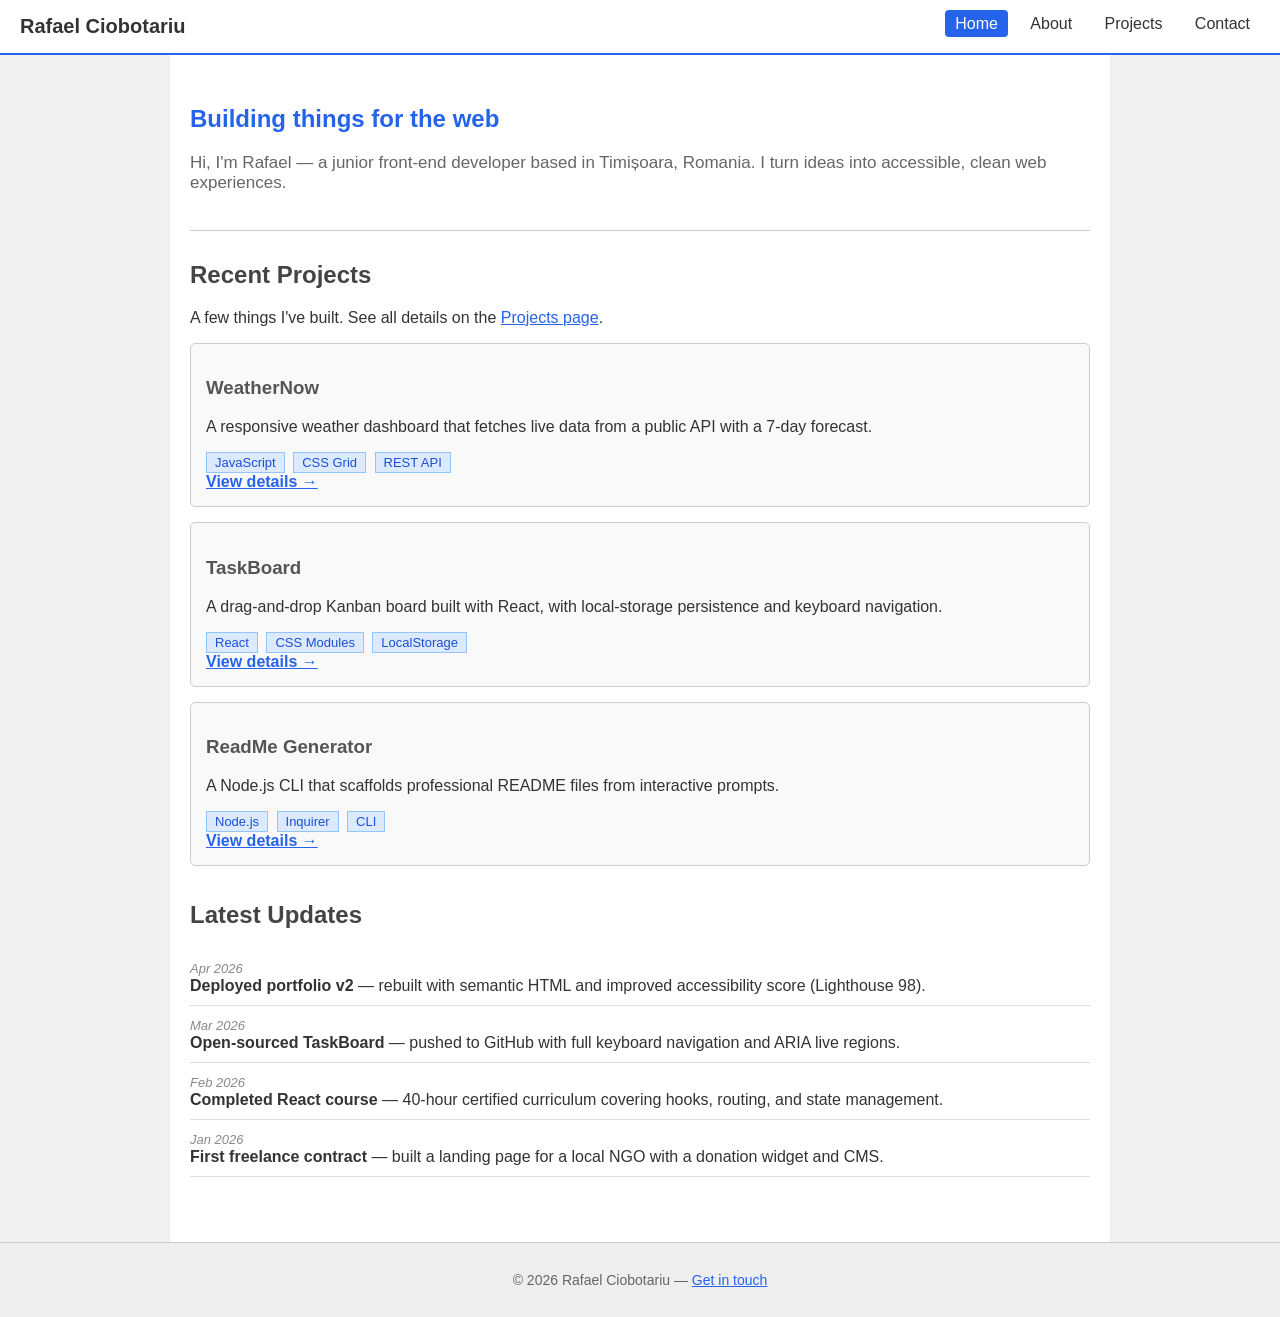
==== index.html @ 6f4bee29 "Add files via upload" ====
<!doctype html>
<html lang="en">
<head>
  <meta charset="UTF-8" />
  <meta name="viewport" content="width=device-width, initial-scale=1.0" />
  <title>Rafael Ciobotariu — Junior Developer Portfolio</title>
  <link rel="stylesheet" href="styles.css" />
</head>
<body>

  <a href="#main-content" class="skip-link">Skip to main content</a>

  <header class="site-header">
    <a href="index.html" class="logo">Rafael Ciobotariu</a>
    <nav class="site-nav" aria-label="Main navigation">
      <ul>
        <li><a href="index.html" aria-current="page">Home</a></li>
        <li><a href="about.html">About</a></li>
        <li><a href="data.html">Projects</a></li>
        <li><a href="contact.html">Contact</a></li>
      </ul>
    </nav>
  </header>

  <main id="main-content">

    <!-- Intro -->
    <section class="hero" aria-labelledby="hero-heading">
      <h1 id="hero-heading">Building things for the web</h1>
      <p class="tagline">
        Hi, I'm Rafael — a junior front-end developer based in Timișoara, Romania.
        I turn ideas into accessible, clean web experiences.
      </p>
    </section>

    <!-- Featured Projects -->
    <section aria-labelledby="featured-heading">
      <h2 id="featured-heading">Recent Projects</h2>
      <p>A few things I've built. See all details on the <a href="data.html">Projects page</a>.</p>

      <div class="card-grid">
        <article class="card">
          <h3>WeatherNow</h3>
          <p>A responsive weather dashboard that fetches live data from a public API with a 7-day forecast.</p>
          <span class="tech-tag">JavaScript</span>
          <span class="tech-tag">CSS Grid</span>
          <span class="tech-tag">REST API</span><br>
          <a href="data.html" class="card-link" aria-label="View WeatherNow project details">View details →</a>
        </article>

        <article class="card">
          <h3>TaskBoard</h3>
          <p>A drag-and-drop Kanban board built with React, with local-storage persistence and keyboard navigation.</p>
          <span class="tech-tag">React</span>
          <span class="tech-tag">CSS Modules</span>
          <span class="tech-tag">LocalStorage</span><br>
          <a href="data.html" class="card-link" aria-label="View TaskBoard project details">View details →</a>
        </article>

        <article class="card">
          <h3>ReadMe Generator</h3>
          <p>A Node.js CLI that scaffolds professional README files from interactive prompts.</p>
          <span class="tech-tag">Node.js</span>
          <span class="tech-tag">Inquirer</span>
          <span class="tech-tag">CLI</span><br>
          <a href="data.html" class="card-link" aria-label="View ReadMe Generator project details">View details →</a>
        </article>
      </div>
    </section>

    <!-- Latest Updates -->
    <section aria-labelledby="updates-heading">
      <h2 id="updates-heading">Latest Updates</h2>
      <ul class="update-list" aria-label="Recent activity">
        <li>
          <span class="update-date">Apr 2026</span>
          <div><strong>Deployed portfolio v2</strong> — rebuilt with semantic HTML and improved accessibility score (Lighthouse 98).</div>
        </li>
        <li>
          <span class="update-date">Mar 2026</span>
          <div><strong>Open-sourced TaskBoard</strong> — pushed to GitHub with full keyboard navigation and ARIA live regions.</div>
        </li>
        <li>
          <span class="update-date">Feb 2026</span>
          <div><strong>Completed React course</strong> — 40-hour certified curriculum covering hooks, routing, and state management.</div>
        </li>
        <li>
          <span class="update-date">Jan 2026</span>
          <div><strong>First freelance contract</strong> — built a landing page for a local NGO with a donation widget and CMS.</div>
        </li>
      </ul>
    </section>

  </main>

  <footer class="site-footer">
    <p>&copy; 2026 Rafael Ciobotariu &mdash; <a href="contact.html">Get in touch</a></p>
  </footer>

</body>
</html>
---- styles.css ----
/* My portfolio stylesheet */

body {
  font-family: Arial, sans-serif;
  background-color: #f0f0f0;
  color: #333333;
  margin: 0;
  padding: 0;
}

h1 {
  color: #2563eb;
}

h2 {
  color: #444444;
}

h3 {
  color: #555555;
}

a {
  color: #2563eb;
}

a:hover {
  color: #1d4ed8;
}

/* skip link for accessibility */
.skip-link {
  position: absolute;
  top: -100px;
  left: 10px;
  background-color: #2563eb;
  color: white;
  padding: 8px 12px;
  font-weight: bold;
}

.skip-link:focus {
  top: 10px;
}

/* header */
.site-header {
  background-color: white;
  border-bottom: 2px solid #2563eb;
  padding: 15px 20px;
  overflow: hidden;
}

.site-header .logo {
  font-size: 20px;
  font-weight: bold;
  color: #333333;
  text-decoration: none;
  float: left;
}

/* navigation */
.site-nav {
  float: right;
}

.site-nav ul {
  list-style: none;
  margin: 0;
  padding: 0;
}

.site-nav ul li {
  display: inline-block;
  margin-left: 8px;
}

.site-nav a {
  color: #333333;
  text-decoration: none;
  padding: 5px 10px;
}

.site-nav a:hover {
  text-decoration: underline;
}

.site-nav a[aria-current="page"] {
  background-color: #2563eb;
  color: white;
  border-radius: 4px;
}

/* main content area */
main {
  max-width: 900px;
  margin: 0 auto;
  padding: 30px 20px;
  background-color: white;
}

section {
  margin-bottom: 35px;
}

/* hero section */
.hero {
  border-bottom: 1px solid #cccccc;
  padding-bottom: 20px;
  margin-bottom: 30px;
}

.hero .tagline {
  color: #666666;
  font-size: 17px;
}

/* project cards */
.card {
  border: 1px solid #cccccc;
  border-radius: 5px;
  padding: 15px;
  margin-bottom: 15px;
  background-color: #f9f9f9;
}

.tech-tag {
  display: inline-block;
  background-color: #dbeafe;
  border: 1px solid #93c5fd;
  padding: 2px 8px;
  font-size: 13px;
  margin-right: 4px;
  color: #1d4ed8;
}

.card-link {
  font-weight: bold;
}

/* updates list on homepage */
.update-list {
  list-style: none;
  padding: 0;
}

.update-list li {
  padding: 10px 0;
  border-bottom: 1px solid #dddddd;
}

.update-date {
  font-size: 13px;
  color: #888888;
  font-style: italic;
  margin-right: 10px;
}

/* about page - skills */
.skill-group {
  margin-bottom: 15px;
}

.skill-tag {
  display: inline-block;
  border: 1px solid #cccccc;
  padding: 3px 10px;
  margin: 3px;
  background-color: #f0f0f0;
  font-size: 14px;
}

/* about page - timeline */
.timeline {
  list-style: none;
  padding-left: 0;
}

.timeline li {
  border-left: 3px solid #2563eb;
  padding-left: 15px;
  margin-bottom: 20px;
}

.tl-date {
  color: #2563eb;
  font-weight: bold;
  margin: 0 0 4px 0;
}

/* table on projects page */
table {
  width: 100%;
  border-collapse: collapse;
  margin-top: 10px;
}

caption {
  font-weight: bold;
  text-align: left;
  padding: 8px;
  background-color: #eeeeee;
  border: 1px solid #cccccc;
  caption-side: top;
}

th {
  background-color: #eeeeee;
  border: 1px solid #cccccc;
  padding: 8px 12px;
  text-align: left;
}

td {
  border: 1px solid #cccccc;
  padding: 8px 12px;
  vertical-align: top;
}

tbody tr:hover {
  background-color: #f5f5f5;
}

.status--live     { color: green; font-weight: bold; }
.status--wip      { color: #2563eb; font-weight: bold; }
.status--archived { color: #888888; }
.status--planned  { color: orange; font-weight: bold; }

/* contact form */
.form-card {
  max-width: 580px;
}

fieldset {
  border: 1px solid #cccccc;
  padding: 15px;
  margin-bottom: 20px;
}

legend {
  font-weight: bold;
  color: #2563eb;
  padding: 0 5px;
}

.form-group {
  margin-bottom: 12px;
}

.form-group label {
  display: block;
  font-weight: bold;
  margin-bottom: 4px;
}

.form-group label .req {
  color: red;
}

.form-group input[type="text"],
.form-group input[type="email"],
.form-group select,
.form-group textarea {
  width: 100%;
  padding: 8px;
  border: 1px solid #cccccc;
  font-size: 15px;
  font-family: Arial, sans-serif;
}

.form-group textarea {
  min-height: 110px;
  resize: vertical;
}

.radio-group label,
.check-group label {
  display: block;
  font-weight: normal;
  margin-bottom: 6px;
}

.btn-submit {
  background-color: #2563eb;
  color: white;
  border: none;
  padding: 10px 25px;
  font-size: 16px;
  font-weight: bold;
  cursor: pointer;
}

.btn-submit:hover {
  background-color: #1d4ed8;
}

/* footer */
.site-footer {
  text-align: center;
  padding: 15px;
  background-color: #eeeeee;
  border-top: 1px solid #cccccc;
  color: #666666;
  font-size: 14px;
}
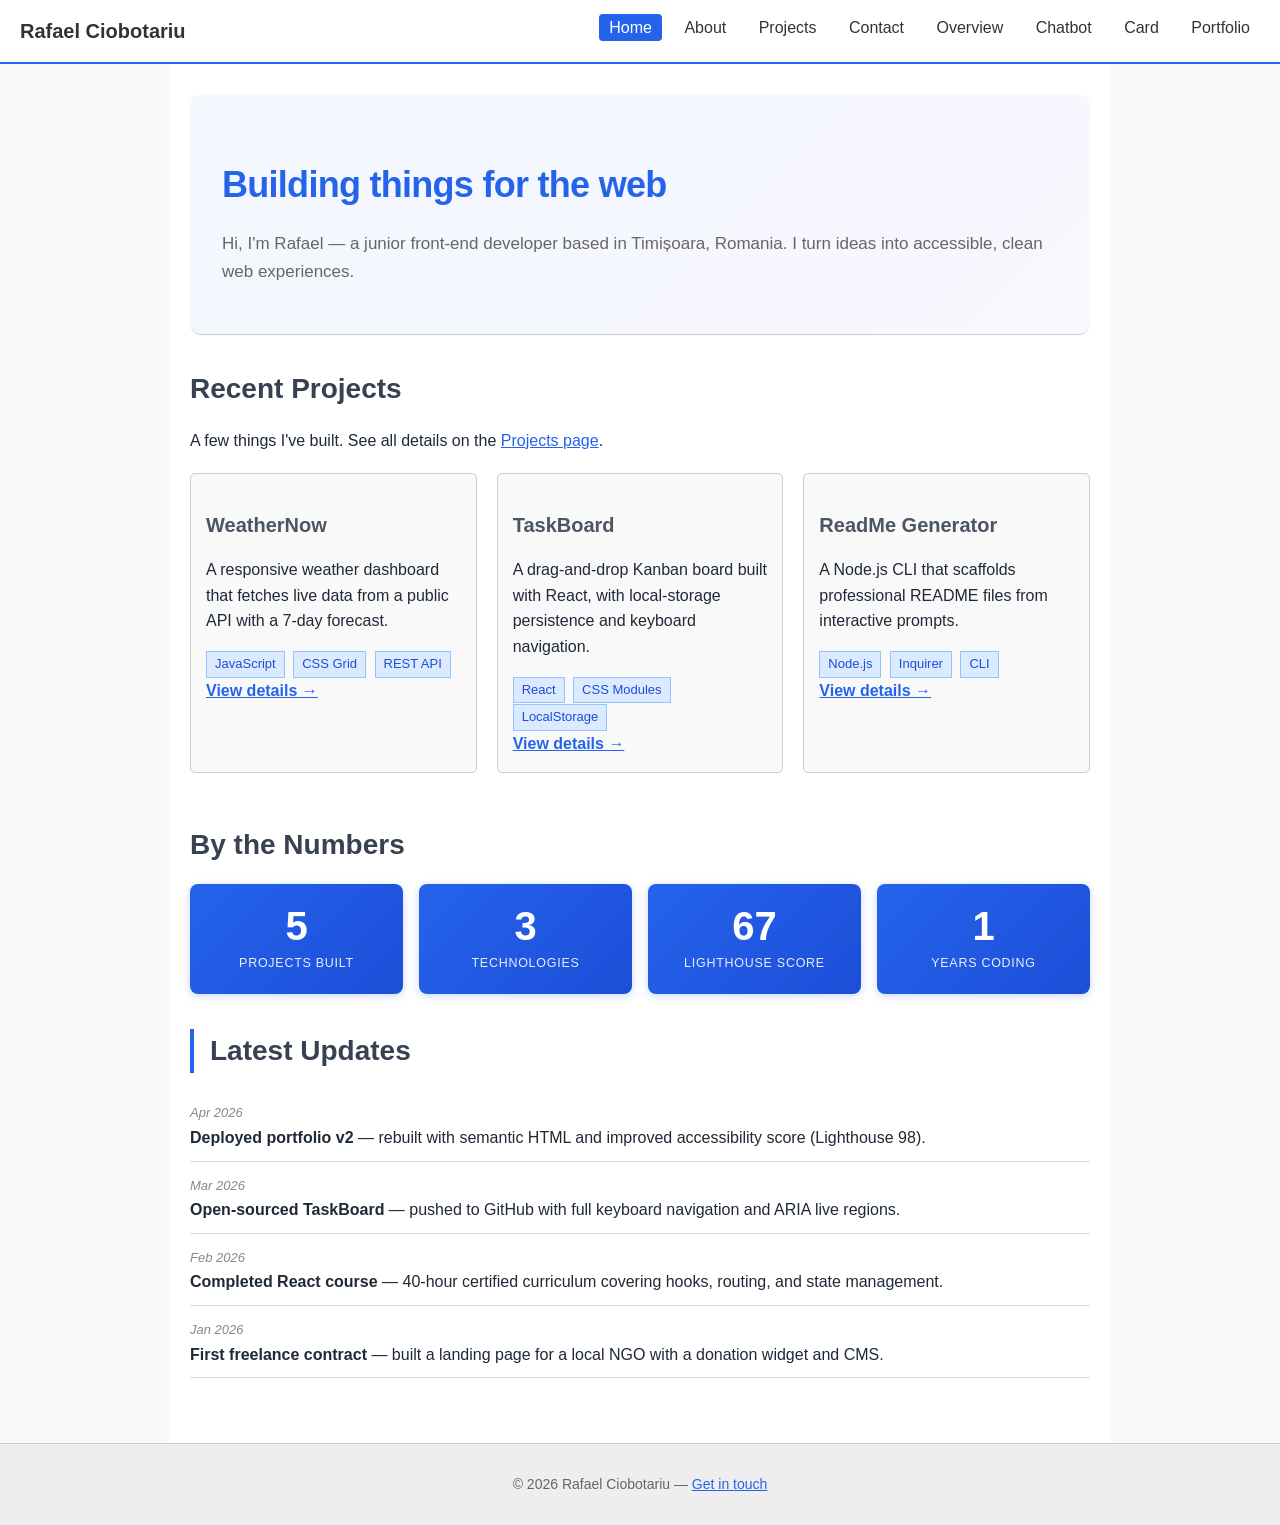
==== commit 7a18f421: "Add all project files and reorganize structure Co-Authored-By: Claude Sonnet 4.6 <noreply@anthropic." ====
--- a/index.html
+++ b/index.html
@@ -5,6 +5,60 @@
   <meta name="viewport" content="width=device-width, initial-scale=1.0" />
   <title>Rafael Ciobotariu — Junior Developer Portfolio</title>
   <link rel="stylesheet" href="styles.css" />
+  <style>
+    /* Internal CSS for index page specific styling */
+    .hero {
+      background: linear-gradient(135deg, rgba(37, 99, 235, 0.05) 0%, rgba(99, 102, 241, 0.05) 100%);
+      padding: 2rem;
+      border-radius: 12px;
+      margin-bottom: 2rem;
+    }
+
+    .card-grid {
+      display: grid;
+      grid-template-columns: repeat(auto-fit, minmax(280px, 1fr));
+      gap: 20px;
+      margin-top: 20px;
+    }
+
+    /* ── Animated stat counters ── */
+    .stats-grid {
+      display: grid;
+      grid-template-columns: repeat(4, 1fr);
+      gap: 16px;
+      margin-top: 1rem;
+    }
+
+    .stat-card {
+      background: linear-gradient(135deg, #2563eb, #1d4ed8);
+      color: #ffffff;
+      border-radius: 8px;
+      padding: 20px 16px;
+      text-align: center;
+      box-shadow: 0 2px 8px rgba(37, 99, 235, 0.25);
+    }
+
+    .stat-number {
+      display: block;
+      font-size: 2.5rem;
+      font-weight: 700;
+      line-height: 1.1;
+      color: #ffffff;
+    }
+
+    .stat-label {
+      display: block;
+      font-size: 0.78rem;
+      margin-top: 6px;
+      opacity: 0.9;
+      text-transform: uppercase;
+      letter-spacing: 0.06em;
+    }
+
+    @media (max-width: 600px) {
+      .stats-grid { grid-template-columns: repeat(2, 1fr); }
+    }
+  </style>
 </head>
 <body>
 
@@ -15,9 +69,13 @@
     <nav class="site-nav" aria-label="Main navigation">
       <ul>
         <li><a href="index.html" aria-current="page">Home</a></li>
-        <li><a href="about.html">About</a></li>
-        <li><a href="data.html">Projects</a></li>
-        <li><a href="contact.html">Contact</a></li>
+        <li><a href="about/about.html">About</a></li>
+        <li><a href="data/data.html">Projects</a></li>
+        <li><a href="contact/contact.html">Contact</a></li>
+        <li><a href="overview/overview.html">Overview</a></li>
+        <li><a href="chatbot/chatbot.html">Chatbot</a></li>
+        <li><a href="card/card.html">Card</a></li>
+        <li><a href="portfolio/portfolio.html">Portfolio</a></li>
       </ul>
     </nav>
   </header>
@@ -36,7 +94,7 @@
     <!-- Featured Projects -->
     <section aria-labelledby="featured-heading">
       <h2 id="featured-heading">Recent Projects</h2>
-      <p>A few things I've built. See all details on the <a href="data.html">Projects page</a>.</p>
+      <p>A few things I've built. See all details on the <a href="data/data.html">Projects page</a>.</p>
 
       <div class="card-grid">
         <article class="card">
@@ -45,7 +103,7 @@
           <span class="tech-tag">JavaScript</span>
           <span class="tech-tag">CSS Grid</span>
           <span class="tech-tag">REST API</span><br>
-          <a href="data.html" class="card-link" aria-label="View WeatherNow project details">View details →</a>
+          <a href="data/data.html" class="card-link" aria-label="View WeatherNow project details">View details →</a>
         </article>
 
         <article class="card">
@@ -54,7 +112,7 @@
           <span class="tech-tag">React</span>
           <span class="tech-tag">CSS Modules</span>
           <span class="tech-tag">LocalStorage</span><br>
-          <a href="data.html" class="card-link" aria-label="View TaskBoard project details">View details →</a>
+          <a href="data/data.html" class="card-link" aria-label="View TaskBoard project details">View details →</a>
         </article>
 
         <article class="card">
@@ -63,14 +121,37 @@
           <span class="tech-tag">Node.js</span>
           <span class="tech-tag">Inquirer</span>
           <span class="tech-tag">CLI</span><br>
-          <a href="data.html" class="card-link" aria-label="View ReadMe Generator project details">View details →</a>
+          <a href="data/data.html" class="card-link" aria-label="View ReadMe Generator project details">View details →</a>
         </article>
       </div>
     </section>
 
+    <!-- Stats Counter -->
+    <section aria-labelledby="stats-heading">
+      <h2 id="stats-heading">By the Numbers</h2>
+      <div class="stats-grid">
+        <div class="stat-card">
+          <span class="stat-number" data-target="8">0</span>
+          <span class="stat-label">Projects Built</span>
+        </div>
+        <div class="stat-card">
+          <span class="stat-number" data-target="5">0</span>
+          <span class="stat-label">Technologies</span>
+        </div>
+        <div class="stat-card">
+          <span class="stat-number" data-target="98">0</span>
+          <span class="stat-label">Lighthouse Score</span>
+        </div>
+        <div class="stat-card">
+          <span class="stat-number" data-target="2">0</span>
+          <span class="stat-label">Years Coding</span>
+        </div>
+      </div>
+    </section>
+
     <!-- Latest Updates -->
     <section aria-labelledby="updates-heading">
-      <h2 id="updates-heading">Latest Updates</h2>
+      <h2 id="updates-heading" style="border-left: 4px solid #2563eb; padding-left: 16px;">Latest Updates</h2>
       <ul class="update-list" aria-label="Recent activity">
         <li>
           <span class="update-date">Apr 2026</span>
@@ -94,8 +175,32 @@
   </main>
 
   <footer class="site-footer">
-    <p>&copy; 2026 Rafael Ciobotariu &mdash; <a href="contact.html">Get in touch</a></p>
+    <p>&copy; 2026 Rafael Ciobotariu &mdash; <a href="contact/contact.html">Get in touch</a></p>
   </footer>
 
+  <script defer>
+    (function () {
+      var counters = document.querySelectorAll('.stat-number');
+      if (!counters.length || !window.IntersectionObserver) return;
+      var observer = new IntersectionObserver(function (entries) {
+        entries.forEach(function (entry) {
+          if (!entry.isIntersecting) return;
+          var el = entry.target;
+          var target = parseInt(el.getAttribute('data-target'), 10);
+          var duration = 1200;
+          var start = performance.now();
+          function tick(now) {
+            var t = Math.min((now - start) / duration, 1);
+            var eased = 1 - Math.pow(1 - t, 3);
+            el.textContent = Math.round(eased * target);
+            if (t < 1) requestAnimationFrame(tick);
+          }
+          requestAnimationFrame(tick);
+          observer.unobserve(el);
+        });
+      }, { threshold: 0.5 });
+      counters.forEach(function (el) { observer.observe(el); });
+    }());
+  </script>
 </body>
 </html>
--- a/styles.css
+++ b/styles.css
@@ -1,23 +1,35 @@
-/* My portfolio stylesheet */
+/* My portfolio stylesheet - HW2 Enhanced */
 
 body {
-  font-family: Arial, sans-serif;
-  background-color: #f0f0f0;
-  color: #333333;
+  font-family: 'Segoe UI', Tahoma, Geneva, Verdana, sans-serif;
+  background-color: #f8f9fa;
+  color: #1f2937;
   margin: 0;
   padding: 0;
+  line-height: 1.6;
 }
 
 h1 {
   color: #2563eb;
+  font-size: 2.25rem;
+  font-weight: 700;
+  letter-spacing: -0.02em;
+  margin-bottom: 1rem;
 }
 
 h2 {
-  color: #444444;
+  color: #374151;
+  font-size: 1.75rem;
+  font-weight: 600;
+  margin-top: 2rem;
+  margin-bottom: 1rem;
 }
 
 h3 {
-  color: #555555;
+  color: #4b5563;
+  font-size: 1.25rem;
+  font-weight: 600;
+  margin-bottom: 0.75rem;
 }
 
 a {
@@ -217,8 +229,18 @@
   vertical-align: top;
 }
 
+/* Use :nth-child for alternating row colors */
+tbody tr:nth-child(odd) {
+  background-color: #ffffff;
+}
+
+tbody tr:nth-child(even) {
+  background-color: #f9fafb;
+}
+
 tbody tr:hover {
-  background-color: #f5f5f5;
+  background-color: #e0f2fe;
+  transition: background-color 0.2s ease;
 }
 
 .status--live     { color: green; font-weight: bold; }
